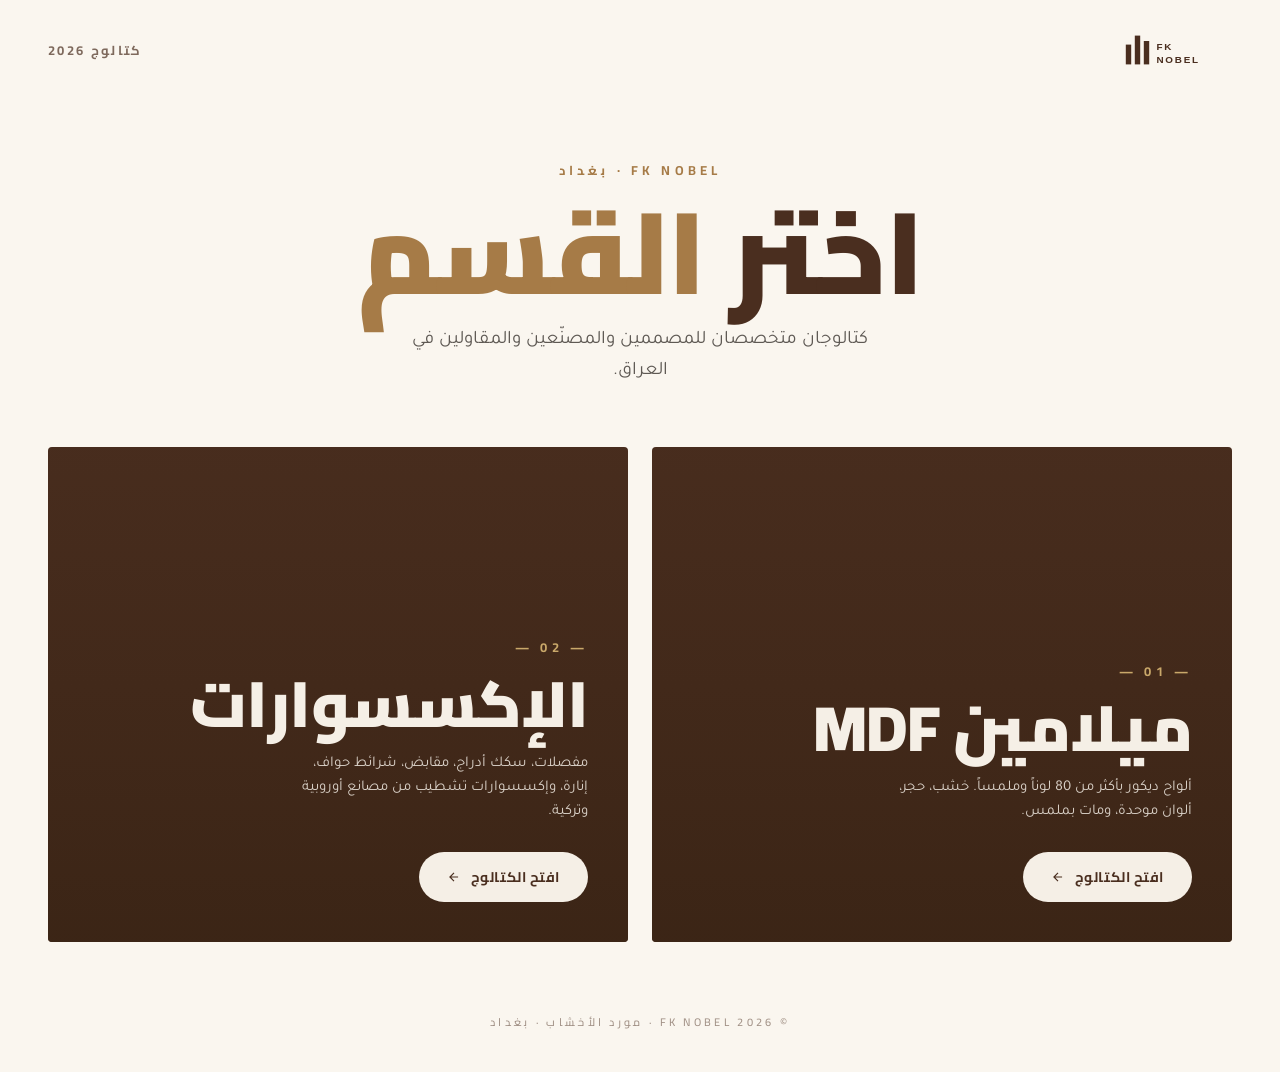
==== index.html @ d4bf323e "intitial commit" ====
<!DOCTYPE html>
<html lang="ar" dir="rtl">
<head>
  <meta charset="UTF-8" />
  <meta name="viewport" content="width=device-width, initial-scale=1.0" />
  <meta name="description" content="FK Nobel — كتالوج 2026. ميلامين وإكسسوارات. بغداد، العراق." />
  <title>FK Nobel — كتالوج 2026</title>
  <link rel="preconnect" href="https://fonts.googleapis.com" />
  <link rel="preconnect" href="https://fonts.gstatic.com" crossorigin />
  <link rel="stylesheet" href="css/style.css" />
</head>
<body>

  <main class="splash">

    <header class="splash-header">
      <div class="splash-brand">
        <img src="assets/logo.svg" alt="FK Nobel" />
      </div>
      <span class="splash-meta">كتالوج 2026</span>
    </header>

    <div class="splash-title-wrap">
      <div class="splash-eyebrow">FK NOBEL · بغداد</div>
      <h1 class="splash-title">
        اختر <span class="accent">القسم</span>
      </h1>
      <p class="splash-sub">
        كتالوجان متخصصان للمصممين والمصنّعين والمقاولين في العراق.
      </p>
    </div>

    <div class="splash-choices">

      <a href="pages/melamine.html" class="choice">
        <div class="choice-bg" style="background-image:url('https://images.unsplash.com/photo-1620641788421-7a1c342ea42e?w=1400&q=85');"></div>
        <div class="choice-overlay"></div>
        <div class="choice-content">
          <div class="choice-num">— 01 —</div>
          <h2 class="choice-title">ميلامين MDF</h2>
          <p class="choice-desc">
            ألواح ديكور بأكثر من 80 لوناً وملمساً. خشب، حجر، ألوان موحدة، ومات بملمس.
          </p>
          <span class="choice-cta">
            افتح الكتالوج
            <svg viewBox="0 0 24 24" width="14" height="14" fill="none" stroke="currentColor" stroke-width="2"><path d="M5 12h14M12 5l7 7-7 7"/></svg>
          </span>
        </div>
      </a>

      <a href="pages/accessories.html" class="choice">
        <div class="choice-bg" style="background-image:url('https://images.unsplash.com/photo-1581858726788-75bc0f6a952d?w=1400&q=85');"></div>
        <div class="choice-overlay"></div>
        <div class="choice-content">
          <div class="choice-num">— 02 —</div>
          <h2 class="choice-title">الإكسسوارات</h2>
          <p class="choice-desc">
            مفصلات، سكك أدراج، مقابض، شرائط حواف، إنارة، وإكسسوارات تشطيب من مصانع أوروبية وتركية.
          </p>
          <span class="choice-cta">
            افتح الكتالوج
            <svg viewBox="0 0 24 24" width="14" height="14" fill="none" stroke="currentColor" stroke-width="2"><path d="M5 12h14M12 5l7 7-7 7"/></svg>
          </span>
        </div>
      </a>

    </div>

    <footer class="splash-foot">
      © 2026 FK NOBEL · مورد الأخشاب · بغداد
    </footer>

  </main>

</body>
</html>
---- css/style.css ----
/* ============================================
   FK NOBEL — Presentation Catalog
   ============================================ */

@import url('https://fonts.googleapis.com/css2?family=Tajawal:wght@300;400;500;700;900&family=Cairo:wght@400;700;900&display=swap');

:root {
  --cream: #F5EFE6;
  --paper: #FAF6EF;
  --cream-deep: #EDE4D3;
  --walnut: #4A2E1F;
  --walnut-deep: #3A2415;
  --bronze: #A67B47;
  --gold: #C9A86A;
  --charcoal: #1A1714;
  --ink: #2A2520;
  --line: rgba(74, 46, 31, 0.18);
  --line-soft: rgba(74, 46, 31, 0.08);

  --display: 'Cairo', 'Tajawal', 'Helvetica Neue', sans-serif;
  --body: 'Tajawal', 'Inter', -apple-system, sans-serif;

  --ease: cubic-bezier(0.22, 1, 0.36, 1);

  --page-w: 210mm;
  --page-h: 297mm;
}

* { box-sizing: border-box; margin: 0; padding: 0; }

html { -webkit-font-smoothing: antialiased; scroll-behavior: smooth; }

body {
  font-family: var(--body);
  font-size: 15px;
  line-height: 1.6;
  color: var(--ink);
  background: var(--paper);
  overflow-x: hidden;
}

[dir="rtl"] body { font-family: var(--body); }

img { max-width: 100%; display: block; }
a { color: inherit; text-decoration: none; }
button { font: inherit; cursor: pointer; border: none; background: none; color: inherit; }

::selection { background: var(--walnut); color: var(--cream); }

/* ============================================
   SPLASH — 2 CHOICES
   ============================================ */
.splash {
  min-height: 100vh;
  display: flex;
  flex-direction: column;
  background: var(--paper);
  position: relative;
  overflow: hidden;
}

.splash-header {
  display: flex;
  justify-content: space-between;
  align-items: center;
  padding: 32px 48px;
  position: relative;
  z-index: 5;
}

.splash-brand {
  display: flex;
  align-items: center;
  gap: 14px;
}
.splash-brand img {
  height: 36px;
}
.splash-meta {
  font-family: var(--display);
  font-size: 13px;
  font-weight: 700;
  letter-spacing: 0.18em;
  color: var(--walnut);
  opacity: 0.7;
}

/* Hero title */
.splash-title-wrap {
  text-align: center;
  padding: 60px 24px 40px;
  position: relative;
  z-index: 2;
}
.splash-eyebrow {
  font-family: var(--display);
  font-size: 13px;
  font-weight: 700;
  letter-spacing: 0.32em;
  color: var(--bronze);
  margin-bottom: 20px;
  text-transform: uppercase;
}
.splash-title {
  font-family: var(--display);
  font-weight: 900;
  font-size: clamp(48px, 9vw, 128px);
  line-height: 0.9;
  color: var(--walnut);
  letter-spacing: -0.02em;
}
.splash-title .accent {
  display: inline-block;
  position: relative;
  color: var(--bronze);
}
.splash-sub {
  margin-top: 22px;
  font-family: var(--body);
  font-size: clamp(15px, 1.6vw, 19px);
  font-weight: 400;
  color: var(--ink);
  opacity: 0.75;
  max-width: 50ch;
  margin-left: auto;
  margin-right: auto;
  line-height: 1.6;
}

/* Choice cards */
.splash-choices {
  flex: 1;
  display: grid;
  grid-template-columns: 1fr 1fr;
  gap: 24px;
  padding: 20px 48px 48px;
  max-width: 1400px;
  width: 100%;
  margin: 0 auto;
}

.choice {
  position: relative;
  display: flex;
  flex-direction: column;
  justify-content: flex-end;
  min-height: clamp(380px, 55vh, 560px);
  padding: 40px;
  border-radius: 4px;
  overflow: hidden;
  cursor: pointer;
  background: var(--walnut);
  color: var(--cream);
  transition: transform 0.6s var(--ease), box-shadow 0.6s var(--ease);
  text-decoration: none;
}
.choice:hover {
  transform: translateY(-6px);
  box-shadow: 0 40px 80px -30px rgba(74, 46, 31, 0.5);
}

.choice-bg {
  position: absolute;
  inset: 0;
  background-size: cover;
  background-position: center;
  transition: transform 1.2s var(--ease);
  filter: saturate(0.95);
}
.choice:hover .choice-bg { transform: scale(1.05); }

.choice-overlay {
  position: absolute;
  inset: 0;
  background: linear-gradient(
    to top,
    rgba(58, 36, 21, 0.92) 0%,
    rgba(58, 36, 21, 0.55) 45%,
    rgba(58, 36, 21, 0.15) 100%
  );
  transition: opacity 0.4s var(--ease);
}

.choice-content {
  position: relative;
  z-index: 2;
}

.choice-num {
  font-family: var(--display);
  font-size: 13px;
  font-weight: 700;
  letter-spacing: 0.32em;
  color: var(--gold);
  margin-bottom: 14px;
}

.choice-title {
  font-family: var(--display);
  font-weight: 900;
  font-size: clamp(36px, 5vw, 64px);
  line-height: 1;
  color: var(--cream);
  margin-bottom: 16px;
  letter-spacing: -0.01em;
}

.choice-desc {
  font-size: 15px;
  line-height: 1.6;
  color: rgba(245, 239, 230, 0.85);
  max-width: 38ch;
  margin-bottom: 28px;
  font-weight: 400;
}

.choice-cta {
  display: inline-flex;
  align-items: center;
  gap: 10px;
  padding: 14px 28px;
  background: var(--cream);
  color: var(--walnut);
  border-radius: 999px;
  font-family: var(--display);
  font-weight: 700;
  font-size: 14px;
  letter-spacing: 0.04em;
  transition: background 0.3s var(--ease), gap 0.3s var(--ease);
}
.choice-cta svg { transition: transform 0.3s var(--ease); }
.choice:hover .choice-cta {
  background: var(--gold);
  gap: 16px;
}
[dir="rtl"] .choice-cta svg { transform: scaleX(-1); }
[dir="rtl"] .choice:hover .choice-cta svg { transform: scaleX(-1) translateX(-4px); }

.splash-foot {
  text-align: center;
  padding: 24px 48px 40px;
  font-family: var(--display);
  font-size: 11px;
  font-weight: 500;
  letter-spacing: 0.3em;
  color: var(--walnut);
  opacity: 0.5;
}

/* ============================================
   READER (catalog viewer)
   ============================================ */
.reader-stage {
  background: var(--cream-deep);
  min-height: 100vh;
  padding: 100px 0 80px;
  background-image:
    radial-gradient(circle at 20% 20%, rgba(255,255,255,0.5) 0%, transparent 50%),
    radial-gradient(circle at 80% 80%, rgba(166, 123, 71, 0.06) 0%, transparent 50%);
}

/* Top bar — fixed, floating */
.reader-bar {
  position: fixed;
  top: 24px;
  left: 50%;
  transform: translateX(-50%);
  z-index: 50;
  display: flex;
  align-items: center;
  gap: 14px;
  padding: 10px 14px 10px 22px;
  background: rgba(250, 246, 239, 0.95);
  backdrop-filter: blur(20px);
  -webkit-backdrop-filter: blur(20px);
  border: 1px solid var(--line);
  border-radius: 999px;
  box-shadow: 0 12px 32px -10px rgba(74, 46, 31, 0.25);
}

.reader-back {
  display: inline-flex;
  align-items: center;
  gap: 8px;
  font-family: var(--display);
  font-weight: 700;
  font-size: 13px;
  color: var(--walnut);
  transition: opacity 0.2s var(--ease);
}
.reader-back:hover { opacity: 0.65; }
[dir="rtl"] .reader-back svg { transform: scaleX(-1); }

.reader-bar-divider {
  width: 1px;
  height: 22px;
  background: var(--line);
}

.reader-title {
  font-family: var(--display);
  font-weight: 900;
  font-size: 15px;
  color: var(--walnut);
  letter-spacing: -0.005em;
}

.reader-counter {
  font-family: var(--display);
  font-weight: 500;
  font-size: 13px;
  color: var(--walnut);
  opacity: 0.7;
  min-width: 56px;
  text-align: center;
  direction: ltr;
}
.reader-counter strong {
  font-weight: 900;
  opacity: 1;
  color: var(--walnut);
}

.reader-icon-btn {
  width: 36px;
  height: 36px;
  border-radius: 50%;
  display: inline-flex;
  align-items: center;
  justify-content: center;
  color: var(--walnut);
  background: transparent;
  transition: background 0.3s var(--ease), color 0.3s var(--ease), opacity 0.3s var(--ease);
  border: 1px solid transparent;
}
.reader-icon-btn:hover {
  background: var(--walnut);
  color: var(--cream);
}
.reader-icon-btn:disabled {
  opacity: 0.3;
  cursor: not-allowed;
}
.reader-icon-btn:disabled:hover {
  background: transparent;
  color: var(--walnut);
}
[dir="rtl"] .reader-icon-btn svg { transform: scaleX(-1); }

/* Floating side arrows (large, more discoverable) */
.reader-arrow {
  position: fixed;
  top: 50%;
  transform: translateY(-50%);
  width: 56px;
  height: 56px;
  border-radius: 50%;
  background: var(--walnut);
  color: var(--cream);
  display: inline-flex;
  align-items: center;
  justify-content: center;
  z-index: 40;
  box-shadow: 0 16px 32px -8px rgba(74, 46, 31, 0.4);
  transition: all 0.3s var(--ease);
}
.reader-arrow:hover {
  background: var(--walnut-deep);
  transform: translateY(-50%) scale(1.08);
}
.reader-arrow:disabled {
  opacity: 0;
  pointer-events: none;
}
.reader-arrow.up { top: 50%; left: 32px; transform: translateY(-50%) rotate(-90deg); }
.reader-arrow.up:hover { transform: translateY(-50%) rotate(-90deg) scale(1.08); }
.reader-arrow.down { top: 50%; right: 32px; transform: translateY(-50%) rotate(90deg); }
.reader-arrow.down:hover { transform: translateY(-50%) rotate(90deg) scale(1.08); }

[dir="rtl"] .reader-arrow.up { left: auto; right: 32px; }
[dir="rtl"] .reader-arrow.down { right: auto; left: 32px; }

/* Pages */
.pages-stack {
  display: flex;
  flex-direction: column;
  align-items: center;
  gap: 32px;
}

.page {
  width: var(--page-w);
  height: var(--page-h);
  background: #FFFFFF;
  box-shadow:
    0 24px 48px -16px rgba(74, 46, 31, 0.3),
    0 8px 16px -8px rgba(74, 46, 31, 0.15);
  scroll-margin-top: 90px;
  position: relative;
  overflow: hidden;
}

.page img {
  width: 100%;
  height: 100%;
  object-fit: cover;
  display: block;
}

/* Placeholder shown when JPG isn't available yet */
.page-placeholder {
  width: 100%;
  height: 100%;
  display: flex;
  flex-direction: column;
  align-items: center;
  justify-content: center;
  background: linear-gradient(135deg, #FAF6EF 0%, #EDE4D3 100%);
  color: var(--walnut);
  text-align: center;
  padding: 40px;
}
.page-placeholder .ph-num {
  font-family: var(--display);
  font-weight: 900;
  font-size: 96px;
  color: var(--walnut);
  opacity: 0.15;
  line-height: 1;
  margin-bottom: 16px;
}
.page-placeholder .ph-label {
  font-family: var(--display);
  font-weight: 700;
  font-size: 14px;
  letter-spacing: 0.32em;
  color: var(--walnut);
  opacity: 0.5;
}
.page-placeholder .ph-hint {
  margin-top: 24px;
  font-family: var(--body);
  font-size: 12px;
  color: var(--walnut);
  opacity: 0.4;
  font-weight: 400;
  direction: ltr;
}

/* ============================================
   RESPONSIVE
   ============================================ */
@media (max-width: 900px) {
  .splash-header { padding: 24px 24px; }
  .splash-choices {
    grid-template-columns: 1fr;
    padding: 20px 24px 32px;
    gap: 16px;
  }
  .choice { min-height: 320px; padding: 28px; }

  .reader-stage { padding: 90px 0 40px; }
  .pages-stack { gap: 20px; }
  .page {
    width: 95vw;
    height: calc(95vw * 297 / 210);
    max-width: 210mm;
    max-height: 297mm;
  }

  .reader-bar {
    top: 14px;
    padding: 8px 10px 8px 16px;
    gap: 10px;
  }
  .reader-back .back-text,
  .reader-title { display: none; }
  .reader-bar-divider { display: none; }

  /* Hide side arrows on mobile, keep top-bar arrows */
  .reader-arrow { display: none; }

  .page-placeholder .ph-num { font-size: 64px; }
}

@media (max-width: 600px) {
  .reader-stage { padding: 80px 0 30px; }
  .page {
    width: 100vw;
    height: calc(100vw * 297 / 210);
    box-shadow: 0 12px 24px -8px rgba(74, 46, 31, 0.25);
  }
  .pages-stack { gap: 14px; }

  .splash-header { padding: 20px; }
  .splash-brand img { height: 30px; }
  .splash-title-wrap { padding: 32px 20px 24px; }
  .splash-foot { padding: 16px 20px 24px; }
}

/* ============================================
   PRINT
   ============================================ */
@media print {
  @page { size: A4 portrait; margin: 0; }
  body { background: white !important; }
  .reader-bar, .reader-arrow { display: none !important; }
  .reader-stage { padding: 0 !important; background: white !important; }
  .pages-stack { gap: 0 !important; }
  .page {
    width: 210mm !important;
    height: 297mm !important;
    max-width: none !important;
    max-height: none !important;
    box-shadow: none !important;
    page-break-after: always;
    break-after: page;
  }
  .page:last-child { page-break-after: auto; }
}
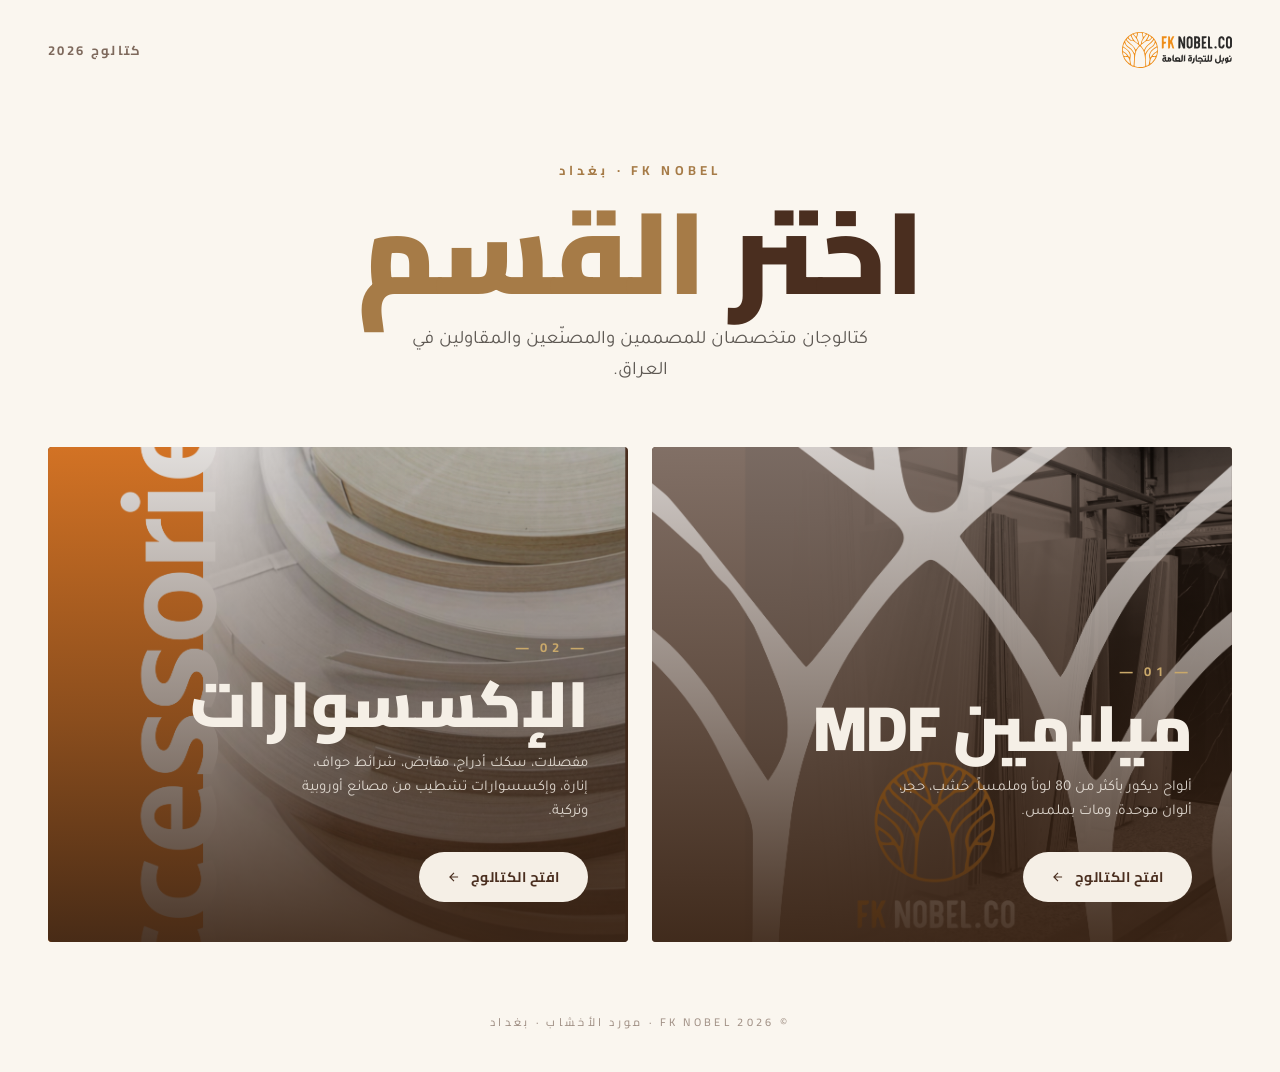
==== commit 2dc5ee45: "pages" ====
--- a/index.html
+++ b/index.html
@@ -33,7 +33,7 @@
     <div class="splash-choices">
 
       <a href="pages/melamine.html" class="choice">
-        <div class="choice-bg" style="background-image:url('https://images.unsplash.com/photo-1620641788421-7a1c342ea42e?w=1400&q=85');"></div>
+        <div class="choice-bg" style="background-image:url('images/bg2.png');"></div>
         <div class="choice-overlay"></div>
         <div class="choice-content">
           <div class="choice-num">— 01 —</div>
@@ -49,7 +49,7 @@
       </a>
 
       <a href="pages/accessories.html" class="choice">
-        <div class="choice-bg" style="background-image:url('https://images.unsplash.com/photo-1581858726788-75bc0f6a952d?w=1400&q=85');"></div>
+        <div class="choice-bg" style="background-image:url('images/bg1.png');"></div>
         <div class="choice-overlay"></div>
         <div class="choice-content">
           <div class="choice-num">— 02 —</div>
